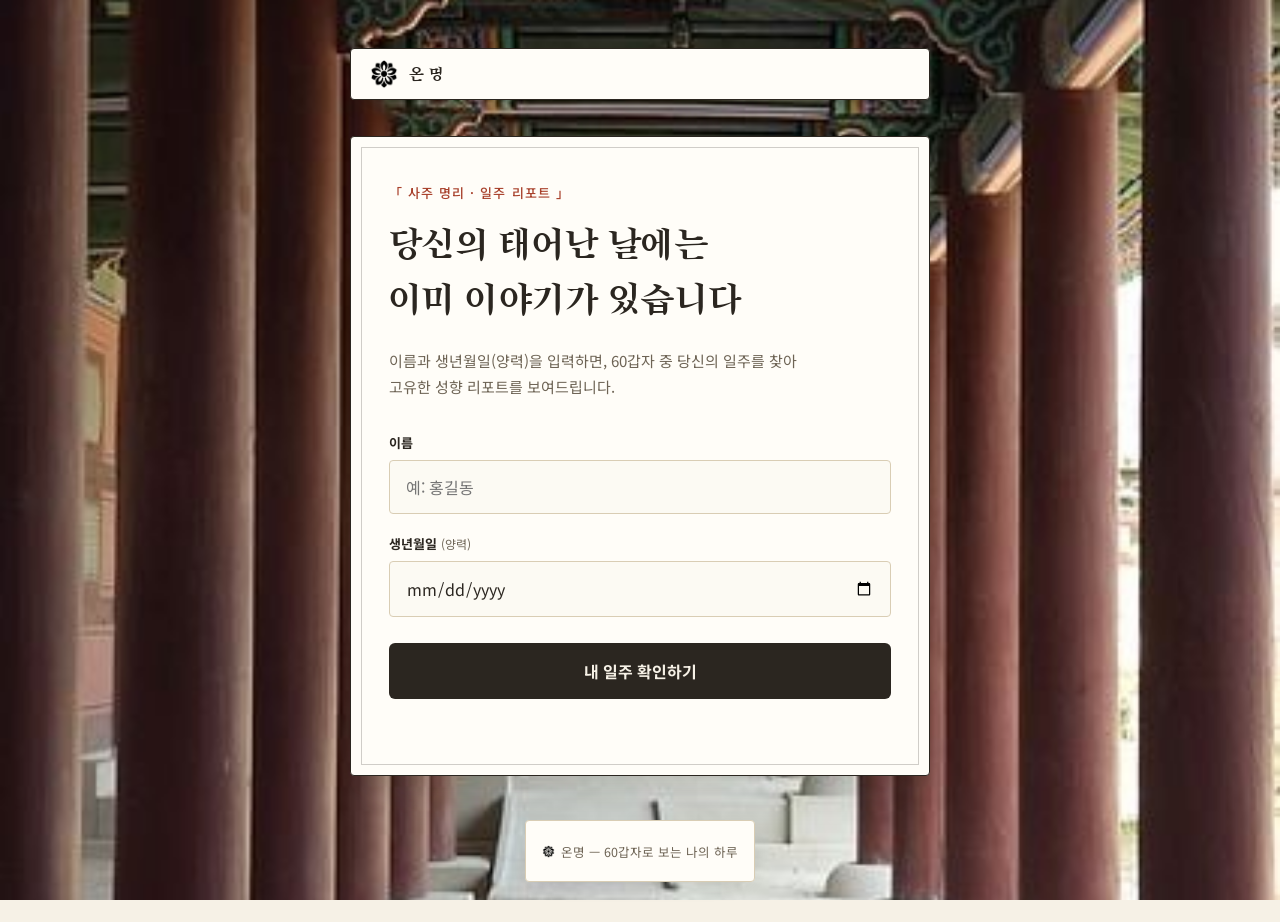
==== report.html @ db5ccf77 "Add files via upload" ====
<!DOCTYPE html>
<html lang="ko">
<head>
<meta charset="UTF-8">
<meta name="viewport" content="width=device-width, initial-scale=1.0">
<title>온명 · 나의 일주 리포트</title>
<link rel="preconnect" href="https://fonts.googleapis.com">
<link rel="preconnect" href="https://fonts.gstatic.com" crossorigin>
<link href="https://fonts.googleapis.com/css2?family=Song+Myung&family=Noto+Serif+KR:wght@500;700;900&family=Noto+Sans+KR:wght@400;500;700&display=swap" rel="stylesheet">
<link rel="stylesheet" href="style.css">
</head>
<body>

<div class="bg-photo" aria-hidden="true"></div>

<div class="page">

  <header class="brand">
    <a href="index.html" class="brand-link">
      <img src="icon.png" alt="" class="brand-mark">
      <span class="brand-name">온명</span>
    </a>
  </header>

  <main>

    <!-- 입력 화면 -->
    <section id="intro-section" class="card">
      <p class="eyebrow">「 사주 명리 · 일주 리포트 」</p>
      <h1>당신의 태어난 날에는<br>이미 이야기가 있습니다</h1>
      <p class="subtitle">이름과 생년월일(양력)을 입력하면, 60갑자 중 당신의 일주를 찾아<br class="br-desktop">고유한 성향 리포트를 보여드립니다.</p>

      <form id="ilju-form" autocomplete="off">
        <div class="field">
          <label for="name-input">이름</label>
          <input type="text" id="name-input" placeholder="예: 홍길동" required maxlength="20">
        </div>
        <div class="field">
          <label for="birth-input">생년월일 <span class="hint">(양력)</span></label>
          <input type="date" id="birth-input" required min="1920-01-01" max="2035-12-31">
        </div>
        <button type="submit" class="primary-btn">
          <span>내 일주 확인하기</span>
        </button>
        <p class="error-msg" id="error-msg"></p>
      </form>
    </section>

    <!-- 결과 화면 -->
    <section id="result-section" class="card result-card hidden">
      <button type="button" id="reset-btn" class="ghost-btn">&larr; 다시 입력하기</button>

      <div class="result-head">
        <p class="eyebrow" id="result-eyebrow"></p>
        <h2 id="result-title"></h2>
      </div>

      <div class="report-frame">
        <img id="result-image" alt="일주 리포트 이미지">
      </div>

      <p class="result-note">이미지를 길게 누르거나 우클릭하여 저장할 수 있어요.</p>

      <a class="reserve-btn"
         href="https://map.naver.com/p/search/%EC%98%A8%EB%AA%85/place/2033971599?c=17.81,0,0,0,dh&amp;placePath=%2Fhome%3Fbk_query%3D%EC%98%A8%EB%AA%85%26entry%3Dbmp%26from%3Dmap%26fromPanelNum%3D2%26timestamp%3D202607092041%26locale%3Dko%26svcName%3Dmap_pcv5%26searchText%3D%EC%98%A8%EB%AA%85"
         target="_blank" rel="noopener noreferrer">
        <svg viewBox="0 0 24 24" width="18" height="18" fill="none" stroke="currentColor" stroke-width="1.8" stroke-linecap="round" stroke-linejoin="round">
          <path d="M12 21s-7-6.1-7-11.2A7 7 0 0 1 19 9.8C19 14.9 12 21 12 21z"/>
          <circle cx="12" cy="9.5" r="2.4"/>
        </svg>
        <span>온명(홍대) 예약하러 가기</span>
      </a>

      <a class="social-btn" href="https://www.instagram.com/onmyeong_studio/" target="_blank" rel="noopener noreferrer" aria-label="온명 스튜디오 인스타그램">
        <svg viewBox="0 0 24 24" width="20" height="20" fill="none" stroke="currentColor" stroke-width="1.7" stroke-linecap="round" stroke-linejoin="round">
          <rect x="3" y="3" width="18" height="18" rx="5"/>
          <circle cx="12" cy="12" r="4"/>
          <circle cx="17.2" cy="6.8" r="1"/>
        </svg>
        <span>@onmyeong_studio</span>
      </a>
    </section>

  </main>

  <footer>
    <p><img src="icon.png" alt="" class="footer-mark"> 온명 — 60갑자로 보는 나의 하루</p>
  </footer>

</div>

<script src="script.js"></script>
</body>
</html>
---- style.css ----
:root{
  --cream: #F6F1E6;
  --paper: #FFFDF8;
  --ink: #2B2620;
  --ink-soft: #6E6455;
  --line: #D9CDB4;

  --c-wood: #4C7A57;   /* 갑을 - 목 */
  --c-fire: #A8402B;   /* 병정 - 화 (단청 주홍) */
  --c-earth: #B8863C;  /* 무기 - 토 */
  --c-metal: #7A7568;  /* 경신 - 금 */
  --c-water: #2F5C7A;  /* 임계 - 수 (단청 청) */

  --accent: var(--c-fire);
  --radius: 4px;
  --shadow: 0 20px 50px -20px rgba(42, 38, 33, 0.28);
}

*{ box-sizing: border-box; }

html,body{
  margin:0;
  padding:0;
  background: var(--cream);
  color: var(--ink);
  font-family: 'Noto Sans KR', sans-serif;
  -webkit-font-smoothing: antialiased;
}

.bg-photo{
  position: fixed;
  inset: 0;
  z-index: 0;
  background-image: url('bg.jpg');
  background-size: cover;
  background-position: center;
  background-repeat: no-repeat;
}

.page{
  position: relative;
  z-index: 1;
  max-width: 620px;
  margin: 0 auto;
  padding: 48px 20px 40px;
  min-height: 100vh;
  display: flex;
  flex-direction: column;
}

.brand{
  position: relative;
  z-index: 1;
  display: inline-flex;
  margin-bottom: 36px;
  background: var(--paper);
  border: 1px solid var(--ink);
  border-radius: var(--radius);
  padding: 10px 18px;
  box-shadow: 0 8px 24px -12px rgba(42,38,33,0.35);
}
.brand-link{
  display: inline-flex;
  align-items: center;
  gap: 10px;
  text-decoration: none;
  color: inherit;
}
.brand-mark{
  height: 30px;
  width: auto;
  display: block;
}
.brand-name{
  font-family: 'Song Myung', 'Noto Serif KR', serif;
  font-weight: 400;
  letter-spacing: 0.28em;
  font-size: 17px;
  color: var(--ink);
}

main{ flex:1; }

.card{
  position: relative;
  background: var(--paper);
  border-radius: var(--radius);
  box-shadow: var(--shadow);
  padding: 46px 38px;
  border: 1px solid var(--ink);
}
.card::before{
  content: '';
  position: absolute;
  inset: 10px;
  border: 1px solid rgba(43,38,32,0.22);
  pointer-events: none;
}

.eyebrow{
  font-size: 13px;
  font-weight: 500;
  letter-spacing: 0.08em;
  color: var(--accent);
  margin: 0 0 16px;
  text-transform: none;
}

h1{
  font-family: 'Song Myung', 'Noto Serif KR', serif;
  font-weight: 400;
  font-size: clamp(28px, 5.5vw, 38px);
  line-height: 1.45;
  letter-spacing: 0.01em;
  margin: 0 0 20px;
  color: var(--ink);
}

.subtitle{
  color: var(--ink-soft);
  font-size: 15px;
  line-height: 1.7;
  margin: 0 0 34px;
}

form{ display:flex; flex-direction: column; gap: 20px; }

.field{ display:flex; flex-direction: column; gap: 8px; }

.field label{
  font-size: 13px;
  font-weight: 700;
  color: var(--ink);
}
.field .hint{
  font-weight: 400;
  color: var(--ink-soft);
  font-size: 12px;
}

input[type="text"], input[type="date"]{
  font-family: inherit;
  font-size: 16px;
  padding: 14px 16px;
  border-radius: 4px;
  border: 1.5px solid var(--line);
  background: #FCFAF3;
  color: var(--ink);
  outline: none;
  transition: border-color .15s ease, box-shadow .15s ease;
  width: 100%;
}
input[type="text"]:focus, input[type="date"]:focus{
  border-color: var(--accent);
  box-shadow: 0 0 0 4px rgba(168,64,43,0.12);
}

.primary-btn{
  margin-top: 6px;
  border: none;
  cursor: pointer;
  background: var(--ink);
  color: var(--cream);
  font-family: inherit;
  font-size: 16px;
  font-weight: 700;
  padding: 16px 20px;
  border-radius: 6px;
  transition: transform .15s ease, background .15s ease;
}
.primary-btn:hover{ background: var(--accent); }
.primary-btn:active{ transform: scale(0.98); }

.error-msg{
  color: var(--c-fire);
  font-size: 13px;
  margin: -6px 0 0;
  min-height: 16px;
}

.ghost-btn{
  border: none;
  background: none;
  cursor: pointer;
  color: var(--ink-soft);
  font-family: inherit;
  font-size: 14px;
  padding: 0;
  margin-bottom: 26px;
  transition: color .15s ease;
}
.ghost-btn:hover{ color: var(--ink); }

.result-head{ margin-bottom: 24px; }

#result-title{
  font-family: 'Song Myung', 'Noto Serif KR', serif;
  font-weight: 400;
  font-size: 30px;
  margin: 0;
  color: var(--ink);
}

.report-frame{
  border-radius: 4px;
  overflow: hidden;
  border: 1px solid var(--ink);
  box-shadow: 0 10px 30px -14px rgba(42,38,33,0.3);
}
.report-frame img{
  display:block;
  width: 100%;
  height: auto;
}

.result-note{
  text-align:center;
  color: var(--ink-soft);
  font-size: 12.5px;
  margin: 16px 0 0;
}

.reserve-btn{
  display: flex;
  align-items: center;
  justify-content: center;
  gap: 8px;
  margin: 22px 0 0;
  padding: 15px 20px;
  border-radius: 6px;
  background: var(--ink);
  color: var(--cream);
  text-decoration: none;
  font-size: 15px;
  font-weight: 700;
  transition: background .15s ease, transform .15s ease;
}
.reserve-btn:hover{ background: var(--accent); }
.reserve-btn:active{ transform: scale(0.98); }
.reserve-btn svg{ flex-shrink: 0; }

.social-btn{
  display: flex;
  align-items: center;
  justify-content: center;
  gap: 8px;
  margin: 12px 0 0;
  padding: 13px 20px;
  border-radius: 6px;
  background: transparent;
  border: 1.5px solid var(--line);
  color: var(--ink-soft);
  text-decoration: none;
  font-size: 14px;
  font-weight: 600;
  transition: border-color .15s ease, color .15s ease;
}
.social-btn:hover{ border-color: var(--accent); color: var(--accent); }
.social-btn svg{ flex-shrink: 0; }

footer{
  position: relative;
  z-index: 1;
  display: inline-flex;
  align-self: center;
  align-items: center;
  text-align:center;
  color: var(--ink-soft);
  font-size: 12.5px;
  margin-top: 44px;
  background: var(--paper);
  border: 1px solid var(--line);
  border-radius: var(--radius);
  padding: 8px 16px;
  box-shadow: 0 8px 24px -14px rgba(42,38,33,0.3);
}
.footer-mark{
  height: 13px;
  width: auto;
  vertical-align: -1px;
  margin-right: 2px;
}

.hidden{ display:none !important; }

@media (max-width: 480px){
  .card{ padding: 32px 22px; }
  .br-desktop{ display:none; }
}

/* ===== 1페이지: 브랜드 소개 ===== */

.hero-card{ text-align: left; }

.hero-photo{
  margin: -46px -38px 28px;
  border-bottom: 1px solid var(--ink);
  overflow: hidden;
}
.hero-photo img{
  display: block;
  width: 100%;
  height: 260px;
  object-fit: cover;
}

.story-card, .values-card{ margin-top: 22px; }

h2{
  font-family: 'Song Myung', 'Noto Serif KR', serif;
  font-weight: 400;
  font-size: 24px;
  line-height: 1.4;
  margin: 0 0 20px;
  color: var(--ink);
}

.story-flex{
  display: flex;
  flex-direction: column;
  gap: 18px;
}
.story-photo{
  width: 100%;
  height: 200px;
  object-fit: cover;
  border-radius: 4px;
  border: 1px solid var(--ink);
}
.story-text{
  color: var(--ink-soft);
  font-size: 15px;
  line-height: 1.85;
  margin: 0;
}

.value-item{
  display: flex;
  align-items: center;
  gap: 18px;
  padding: 18px 0;
  border-top: 1px solid var(--line);
}
.value-item:first-of-type{ border-top: none; padding-top: 4px; }

.value-thumb{
  width: 84px;
  height: 84px;
  object-fit: cover;
  border-radius: 4px;
  border: 1px solid var(--ink);
  flex-shrink: 0;
}
.value-text h3{
  font-family: 'Noto Serif KR', serif;
  font-weight: 700;
  font-size: 16px;
  margin: 0 0 6px;
  color: var(--ink);
}
.value-text p{
  font-size: 13.5px;
  line-height: 1.6;
  color: var(--ink-soft);
  margin: 0;
}

.cta-link{
  display: flex;
  align-items: center;
  justify-content: center;
  text-decoration: none;
  margin-top: 8px;
}

@media (max-width: 480px){
  .hero-photo{ margin: -32px -22px 22px; }
  .hero-photo img{ height: 200px; }
  .value-item{ gap: 14px; }
  .value-thumb{ width: 68px; height: 68px; }
}
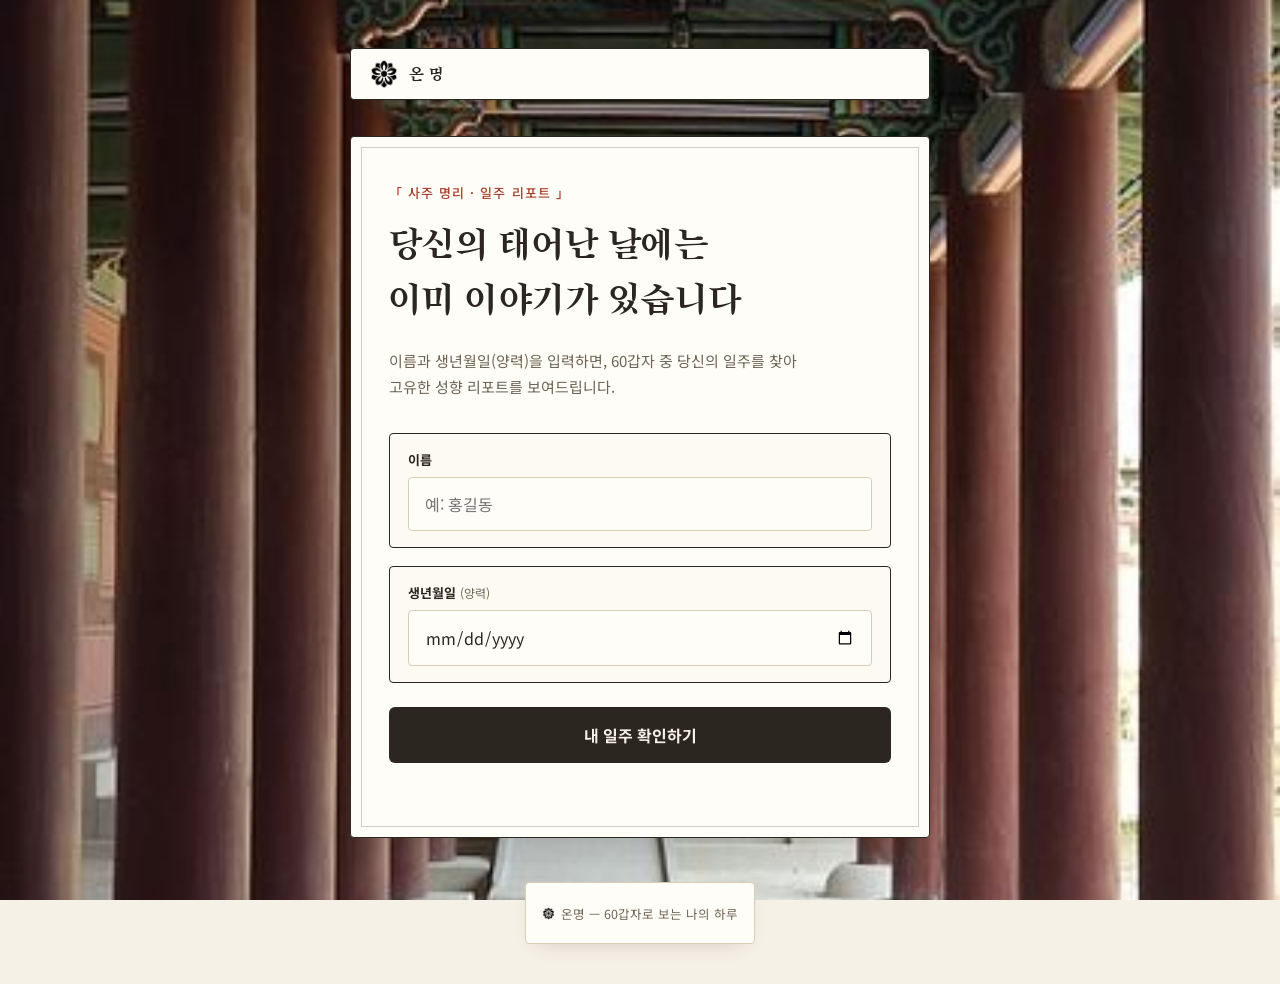
==== commit 38991296: "Add files via upload" ====
--- a/report.html
+++ b/report.html
@@ -31,14 +31,20 @@
       <p class="subtitle">이름과 생년월일(양력)을 입력하면, 60갑자 중 당신의 일주를 찾아<br class="br-desktop">고유한 성향 리포트를 보여드립니다.</p>
 
       <form id="ilju-form" autocomplete="off">
-        <div class="field">
-          <label for="name-input">이름</label>
-          <input type="text" id="name-input" placeholder="예: 홍길동" required maxlength="20">
+        <div class="field-box">
+          <div class="field">
+            <label for="name-input">이름</label>
+            <input type="text" id="name-input" placeholder="예: 홍길동" required maxlength="20">
+          </div>
         </div>
-        <div class="field">
-          <label for="birth-input">생년월일 <span class="hint">(양력)</span></label>
-          <input type="date" id="birth-input" required min="1920-01-01" max="2035-12-31">
+
+        <div class="field-box">
+          <div class="field">
+            <label for="birth-input">생년월일 <span class="hint">(양력)</span></label>
+            <input type="date" id="birth-input" required min="1920-01-01" max="2035-12-31">
+          </div>
         </div>
+
         <button type="submit" class="primary-btn">
           <span>내 일주 확인하기</span>
         </button>
--- a/style.css
+++ b/style.css
@@ -123,7 +123,14 @@
   margin: 0 0 34px;
 }
 
-form{ display:flex; flex-direction: column; gap: 20px; }
+form{ display:flex; flex-direction: column; gap: 18px; }
+
+.field-box{
+  background: #FCFAF3;
+  border: 1px solid var(--ink);
+  border-radius: 4px;
+  padding: 16px 18px;
+}
 
 .field{ display:flex; flex-direction: column; gap: 8px; }
 
@@ -144,7 +151,7 @@
   padding: 14px 16px;
   border-radius: 4px;
   border: 1.5px solid var(--line);
-  background: #FCFAF3;
+  background: var(--paper);
   color: var(--ink);
   outline: none;
   transition: border-color .15s ease, box-shadow .15s ease;
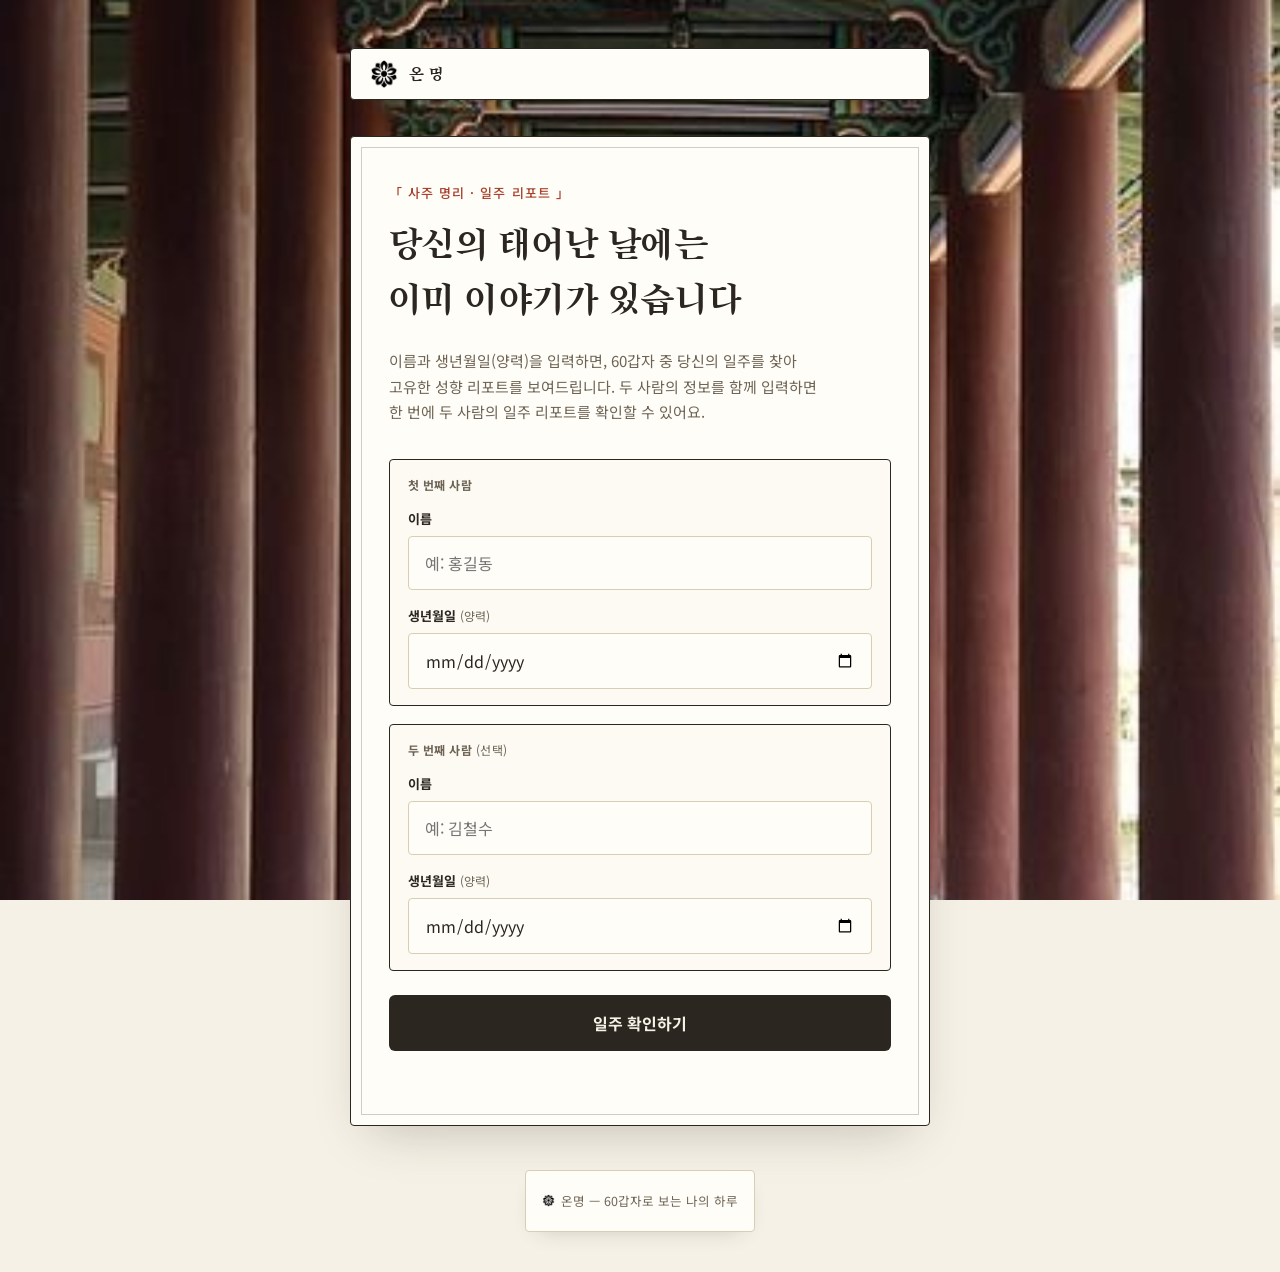
==== commit 0f755858: "Add files via upload" ====
--- a/report.html
+++ b/report.html
@@ -28,25 +28,35 @@
     <section id="intro-section" class="card">
       <p class="eyebrow">「 사주 명리 · 일주 리포트 」</p>
       <h1>당신의 태어난 날에는<br>이미 이야기가 있습니다</h1>
-      <p class="subtitle">이름과 생년월일(양력)을 입력하면, 60갑자 중 당신의 일주를 찾아<br class="br-desktop">고유한 성향 리포트를 보여드립니다.</p>
+      <p class="subtitle">이름과 생년월일(양력)을 입력하면, 60갑자 중 당신의 일주를 찾아<br class="br-desktop">고유한 성향 리포트를 보여드립니다. 두 사람의 정보를 함께 입력하면<br class="br-desktop">한 번에 두 사람의 일주 리포트를 확인할 수 있어요.</p>
 
       <form id="ilju-form" autocomplete="off">
         <div class="field-box">
+          <p class="field-box-label">첫 번째 사람</p>
           <div class="field">
             <label for="name-input">이름</label>
             <input type="text" id="name-input" placeholder="예: 홍길동" required maxlength="20">
           </div>
-        </div>
-
-        <div class="field-box">
           <div class="field">
             <label for="birth-input">생년월일 <span class="hint">(양력)</span></label>
             <input type="date" id="birth-input" required min="1920-01-01" max="2035-12-31">
           </div>
         </div>
 
+        <div class="field-box">
+          <p class="field-box-label">두 번째 사람 <span class="hint">(선택)</span></p>
+          <div class="field">
+            <label for="name-input-2">이름</label>
+            <input type="text" id="name-input-2" placeholder="예: 김철수" maxlength="20">
+          </div>
+          <div class="field">
+            <label for="birth-input-2">생년월일 <span class="hint">(양력)</span></label>
+            <input type="date" id="birth-input-2" min="1920-01-01" max="2035-12-31">
+          </div>
+        </div>
+
         <button type="submit" class="primary-btn">
-          <span>내 일주 확인하기</span>
+          <span>일주 확인하기</span>
         </button>
         <p class="error-msg" id="error-msg"></p>
       </form>
@@ -56,13 +66,26 @@
     <section id="result-section" class="card result-card hidden">
       <button type="button" id="reset-btn" class="ghost-btn">&larr; 다시 입력하기</button>
 
-      <div class="result-head">
-        <p class="eyebrow" id="result-eyebrow"></p>
-        <h2 id="result-title"></h2>
+      <div class="result-group" id="result-group-1">
+        <div class="result-head">
+          <p class="eyebrow" id="result-eyebrow"></p>
+          <h2 id="result-title"></h2>
+        </div>
+
+        <div class="report-frame">
+          <img id="result-image" alt="일주 리포트 이미지">
+        </div>
       </div>
 
-      <div class="report-frame">
-        <img id="result-image" alt="일주 리포트 이미지">
+      <div class="result-group hidden" id="result-group-2">
+        <div class="result-head">
+          <p class="eyebrow" id="result-eyebrow-2"></p>
+          <h2 id="result-title-2"></h2>
+        </div>
+
+        <div class="report-frame">
+          <img id="result-image-2" alt="일주 리포트 이미지">
+        </div>
       </div>
 
       <p class="result-note">이미지를 길게 누르거나 우클릭하여 저장할 수 있어요.</p>
--- a/style.css
+++ b/style.css
@@ -130,6 +130,22 @@
   border: 1px solid var(--ink);
   border-radius: 4px;
   padding: 16px 18px;
+  display: flex;
+  flex-direction: column;
+  gap: 16px;
+}
+
+.field-box-label{
+  margin: 0;
+  font-size: 12px;
+  font-weight: 700;
+  letter-spacing: 0.04em;
+  color: var(--ink-soft);
+  text-transform: uppercase;
+}
+.field-box-label .hint{
+  text-transform: none;
+  font-weight: 400;
 }
 
 .field{ display:flex; flex-direction: column; gap: 8px; }
@@ -200,6 +216,12 @@
 
 .result-head{ margin-bottom: 24px; }
 
+.result-group{ margin-bottom: 36px; }
+.result-group + .result-group{
+  padding-top: 32px;
+  border-top: 1px solid var(--line);
+}
+
 #result-title{
   font-family: 'Song Myung', 'Noto Serif KR', serif;
   font-weight: 400;
